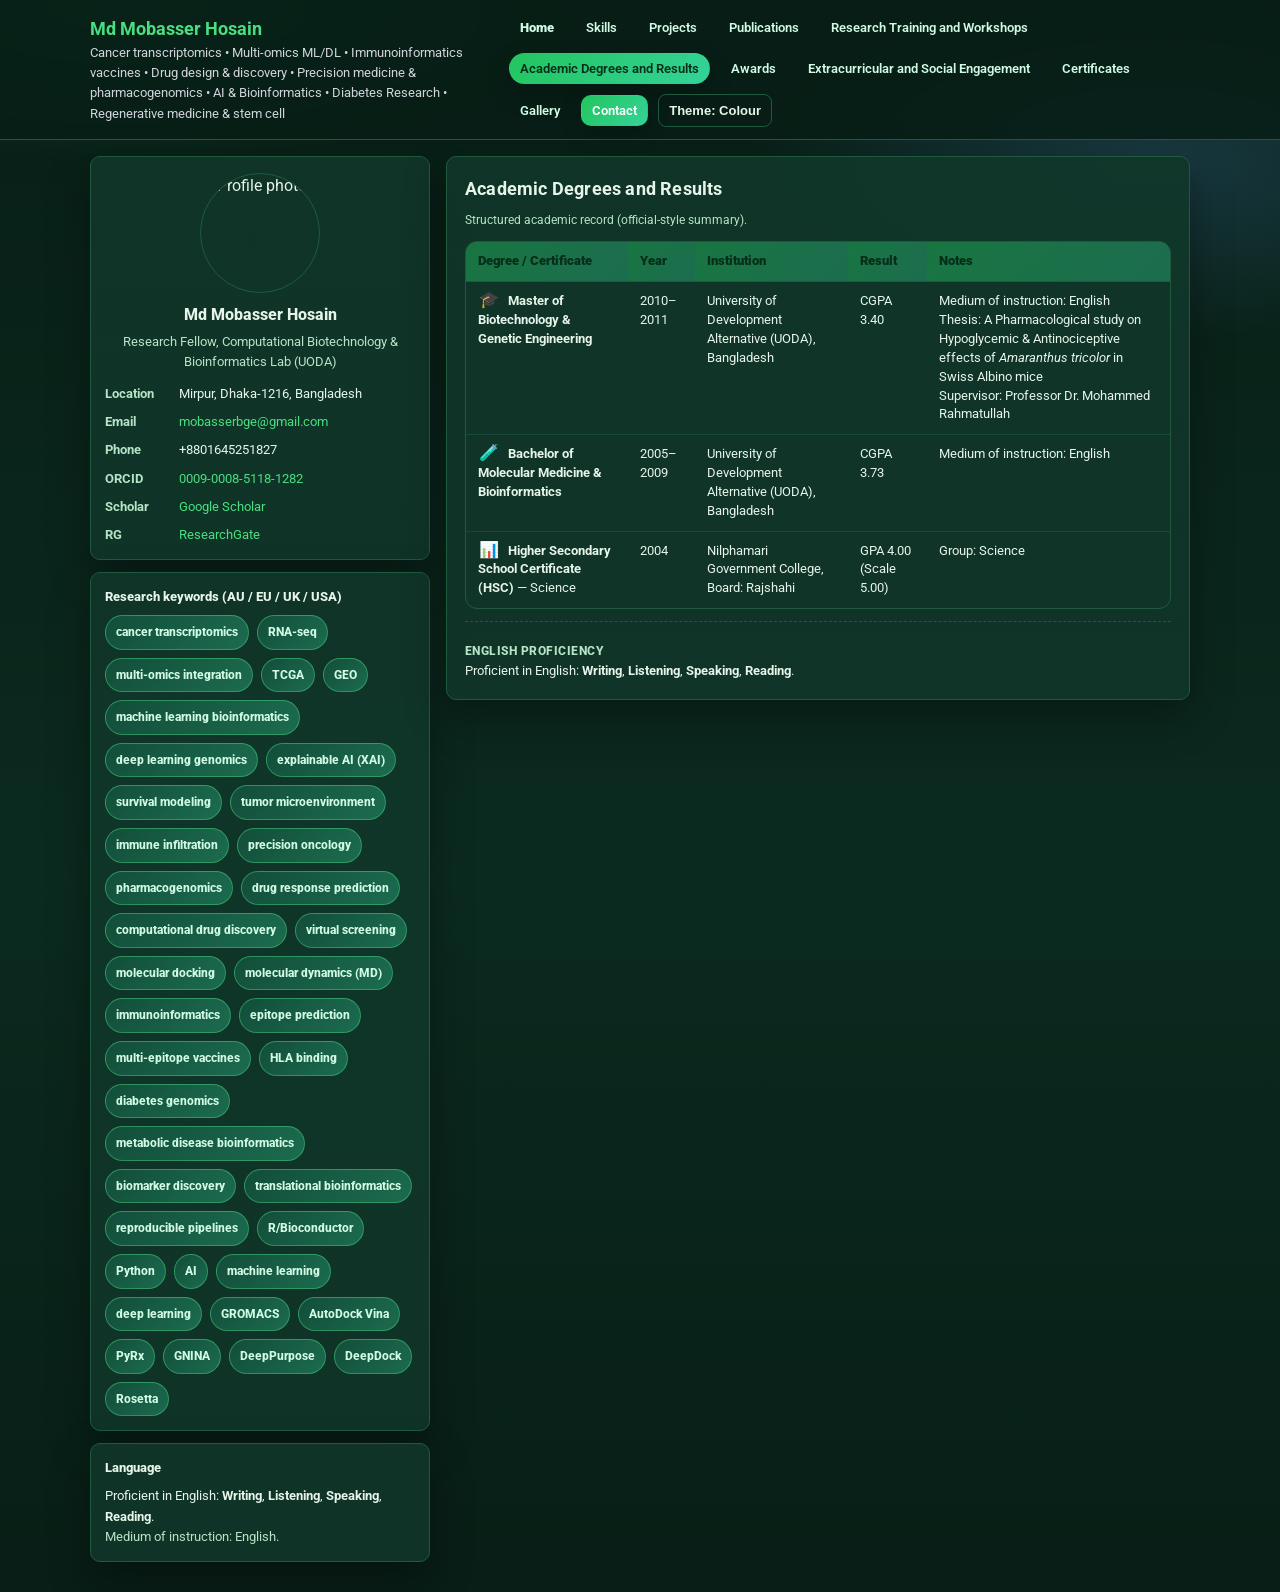
==== academic_results.html @ fb07b355 "Add files via upload" ====
<!doctype html>
<html lang="en">
<head>
  <meta charset="utf-8" />
  <meta name="viewport" content="width=device-width,initial-scale=1" />
  <meta name="description" content="Md Mobasser Hosain — Cancer Transcriptomics • Multi-Omics ML/DL • Immunoinformatics Vaccines • Drug Discovery • Precision Medicine & Pharmacogenomics" />
  <title>Academic Degrees and Results — Md Mobasser Hosain</title>
  <link rel="icon" href="[data-uri]">
  <link rel="preconnect" href="https://fonts.googleapis.com">
  <link rel="preconnect" href="https://fonts.gstatic.com" crossorigin>
  <link href="https://fonts.googleapis.com/css2?family=Roboto:wght@400;500;700&display=swap" rel="stylesheet">
  <link rel="stylesheet" href="styles.css" />
</head>
<body>
  <header class="header">
    <div class="wrap header-inner">
      <div class="title">
        <a href="index.html#top" class="name">Md Mobasser Hosain</a>
        <div class="subtitle">Cancer transcriptomics • Multi-omics ML/DL • Immunoinformatics vaccines • Drug design & discovery • Precision medicine & pharmacogenomics • AI & Bioinformatics • Diabetes Research • Regenerative medicine & stem cell</div>
      </div>
      <nav class="nav">
        <a href="index.html" class="home">Home</a>
        <a href="skills.html">Skills</a>
        <a href="projects.html">Projects</a>
        <a href="publications.html">Publications</a>
        <a href="training.html">Research Training and Workshops</a>
        <a href="academic_results.html">Academic Degrees and Results</a>
        <a href="awards.html">Awards</a>
        <a href="engagement.html">Extracurricular and Social Engagement</a>
        <a href="certificates.html">Certificates</a>
        <a href="gallery.html">Gallery</a>
        <a href="contact.html" class="btn">Contact</a>
        <button class="btn ghost smallbtn" id="themeToggle" type="button">Theme</button>
      </nav>
    </div>
  </header>

  <main class="wrap layout" id="top">
<aside class="sidebar">
      <div class="card profile">
        <img class="avatar" src="assets/avatar.png" alt="Profile photo">
        <div class="pname">Md Mobasser Hosain</div>
        <div class="affil">Research Fellow, Computational Biotechnology & Bioinformatics Lab (UODA)</div>
        <div class="meta">
          <div><span>Location</span>Mirpur, Dhaka-1216, Bangladesh</div>
          <div><span>Email</span><a href="mailto:mobasserbge@gmail.com">mobasserbge@gmail.com</a></div>
          <div><span>Phone</span>+8801645251827</div>
          <div><span>ORCID</span><a href="https://orcid.org/0009-0008-5118-1282" target="_blank" rel="noreferrer">0009-0008-5118-1282</a></div>
          <div><span>Scholar</span><a href="https://scholar.google.com/citations?user=WmthFEQAAAAJ&hl=en&authuser=1" target="_blank" rel="noreferrer">Google Scholar</a></div>
          <div><span>RG</span><a href="https://www.researchgate.net/profile/Md-Mobasser-Hosain" target="_blank" rel="noreferrer">ResearchGate</a></div>
        </div>
        </div>
<div class="card">
        <div class="card-title">Research keywords (AU / EU / UK / USA)</div>
        <div class="chips"><span>cancer transcriptomics</span><span>RNA-seq</span><span>multi-omics integration</span><span>TCGA</span><span>GEO</span><span>machine learning bioinformatics</span><span>deep learning genomics</span><span>explainable AI (XAI)</span><span>survival modeling</span><span>tumor microenvironment</span><span>immune infiltration</span><span>precision oncology</span><span>pharmacogenomics</span><span>drug response prediction</span><span>computational drug discovery</span><span>virtual screening</span><span>molecular docking</span><span>molecular dynamics (MD)</span><span>immunoinformatics</span><span>epitope prediction</span><span>multi-epitope vaccines</span><span>HLA binding</span><span>diabetes genomics</span><span>metabolic disease bioinformatics</span><span>biomarker discovery</span><span>translational bioinformatics</span><span>reproducible pipelines</span><span>R/Bioconductor</span><span>Python</span><span>AI</span><span>machine learning</span><span>deep learning</span><span>GROMACS</span><span>AutoDock Vina</span><span>PyRx</span><span>GNINA</span><span>DeepPurpose</span><span>DeepDock</span><span>Rosetta</span></div>
      </div>

      <div class="card">
        <div class="card-title">Language</div>
        <div class="plain">Proficient in English: <strong>Writing</strong>, <strong>Listening</strong>, <strong>Speaking</strong>, <strong>Reading</strong>.<br><span class="muted">Medium of instruction: English.</span></div>
      </div>
    </aside>
    <section class="content">

      <section class="card" id="academic-results">
        <h1>Academic Degrees and Results</h1>
        <div class="muted small">Structured academic record (official-style summary).</div>

        <div class="tablewrap" style="margin-top:12px">
          <table class="tbl">
            <thead>
              <tr>
                <th>Degree / Certificate</th>
                <th>Year</th>
                <th>Institution</th>
                <th>Result</th>
                <th>Notes</th>
              </tr>
            </thead>
            <tbody><tr>
                <td><span class="ico">🎓</span><strong>Master of Biotechnology &amp; Genetic Engineering</strong></td>
                <td>2010–2011</td>
                <td>University of Development Alternative (UODA), Bangladesh</td>
                <td>CGPA 3.40</td>
                <td>
                  Medium of instruction: English<br>
                  Thesis: A Pharmacological study on Hypoglycemic &amp; Antinociceptive effects of <em>Amaranthus tricolor</em> in Swiss Albino mice<br>
                  Supervisor: Professor Dr. Mohammed Rahmatullah
                </td>
              </tr>
<tr>
                <td><span class="ico">🧪</span><strong>Bachelor of Molecular Medicine &amp; Bioinformatics</strong></td>
                <td>2005–2009</td>
                <td>University of Development Alternative (UODA), Bangladesh</td>
                <td>CGPA 3.73</td>
                <td>Medium of instruction: English</td>
              </tr>
<tr>
                <td><span class="ico">📊</span><strong>Higher Secondary School Certificate (HSC)</strong> — Science</td>
                <td>2004</td>
                <td>Nilphamari Government College, Board: Rajshahi</td>
                <td>GPA 4.00 (Scale 5.00)</td>
                <td>Group: Science</td>
              </tr></tbody>
          </table>
        </div>

        <div class="block">
          <div class="subhead">English proficiency</div>
          <div class="plain">Proficient in English: <strong>Writing</strong>, <strong>Listening</strong>, <strong>Speaking</strong>, <strong>Reading</strong>.</div>
        </div>
      </section>

    </section>
  </main>

  
  <script>
    (function(){
      const KEY = "mh_theme"; // "madae" | "google" | "scholar"
      const btn = document.getElementById("themeToggle");
      const THEMES = ["madae","google","scholar"];

      function apply(t){
        document.body.classList.toggle("theme-madae", t === "madae");
        document.body.classList.toggle("theme-google", t === "google");
        document.body.classList.toggle("theme-scholar", t === "scholar");
        if(btn){
          btn.textContent = (t === "madae") ? "Theme: Colour" : (t === "google") ? "Theme: Google" : "Theme: Scholar";
        }
      }

      let saved = localStorage.getItem(KEY) || "madae";
      if(!THEMES.includes(saved)) saved = "madae";
      apply(saved);

      if(btn){
        btn.addEventListener("click", () => {
          const cur = localStorage.getItem(KEY) || "madae";
          const i = THEMES.indexOf(cur);
          const next = THEMES[(i+1) % THEMES.length];
          localStorage.setItem(KEY, next);
          apply(next);
        });
      }
    })();
  </script>


  <script>
    (function(){
      const links = Array.from(document.querySelectorAll(".nav a")).filter(a => a.getAttribute("href"));
      const curPath = (location.pathname.split("/").pop() || "index.html").toLowerCase();
      const curHash = (location.hash || "").toLowerCase();

      function normalize(href){
        try{
          const u = new URL(href, location.href);
          const path = (u.pathname.split("/").pop() || "index.html").toLowerCase();
          const hash = (u.hash || "").toLowerCase();
          return {path, hash};
        }catch(e){
          return {path: href.toLowerCase(), hash:""};
        }
      }

      function setActive(){
        links.forEach(a => a.classList.remove("active"));
        // 1) exact page match
        let matched = links.filter(a => normalize(a.getAttribute("href")).path === curPath);
        // 2) if on index with hash, prefer link matching hash
        if(curPath === "index.html" && curHash){
          const hashMatch = links.filter(a => {
            const n = normalize(a.getAttribute("href"));
            return n.path === "index.html" && n.hash === curHash;
          });
          if(hashMatch.length) matched = hashMatch;
        }
        // 3) apply
        matched.forEach(a => a.classList.add("active"));
      }

      window.addEventListener("hashchange", setActive);
      setActive();
    })();
  </script>

</body>
</html>
---- styles.css ----
:root{--bg:#f6f7fb;--card:#fff;--text:#1f2328;--muted:#57606a;--border:#d0d7de;--link:#0969da;--chip:#eef2ff;--btn:#1f6feb}
*{box-sizing:border-box}
html{scroll-behavior:smooth}
body{margin:0;font-family:Roboto,system-ui,-apple-system,Segoe UI,Arial,sans-serif;background:var(--bg);color:var(--text);line-height:1.55}
a{color:var(--link);text-decoration:none}a:hover{text-decoration:underline}
.wrap{max-width:1120px;margin:0 auto;padding:0 16px}
.header{position:sticky;top:0;z-index:20;background:rgba(246,247,251,.92);border-bottom:1px solid var(--border);backdrop-filter:blur(8px)}
.header-inner{display:flex;align-items:center;justify-content:space-between;gap:14px;padding:12px 0}
.name{font-weight:700;color:var(--text);font-size:18px}
.subtitle{color:var(--muted);font-size:13px;max-width:860px}
.nav{display:flex;gap:12px;align-items:center;flex-wrap:wrap}
.nav a{color:var(--muted);font-weight:600;font-size:13px}
.btn{display:inline-flex;align-items:center;justify-content:center;padding:9px 12px;border-radius:8px;background:var(--btn);color:#fff !important;font-weight:700;font-size:13px;border:1px solid rgba(31,111,235,.15);text-decoration:none !important}
.btn:hover{filter:brightness(.98)}
.btn.ghost{background:#fff;color:var(--text) !important;border:1px solid var(--border)}
.layout{display:grid;grid-template-columns:340px 1fr;gap:16px;padding:16px 0 30px}
.sidebar,.content{display:flex;flex-direction:column;gap:12px}
.card{background:var(--card);border:1px solid var(--border);border-radius:10px;padding:14px}
.profile .avatar{width:120px;height:120px;border-radius:999px;display:block;margin:2px auto 10px;border:1px solid var(--border)}
.pname{text-align:center;font-weight:800;font-size:16px}
.affil{text-align:center;color:var(--muted);font-size:13px;margin-top:4px}
.meta{margin-top:12px;display:flex;flex-direction:column;gap:8px;font-size:13px}
.meta div{display:flex;gap:10px}
.meta span{min-width:64px;color:var(--muted);font-weight:700}
.sidebar-actions{margin-top:12px;display:flex;gap:8px;flex-wrap:wrap;justify-content:center}
.card-title{font-weight:800;font-size:13px;margin-bottom:8px}
.plain{font-size:13px}
.muted{color:var(--muted)}.small{font-size:12px}
h1{margin:0 0 6px;font-size:18px}h2{margin:0 0 8px;font-size:16px}
.intro p{margin:8px 0}
.chips{display:flex;flex-wrap:wrap;gap:8px}
.chips span{background:var(--chip);border:1px solid rgba(9,105,218,.18);color:#0b4a8b;padding:6px 8px;border-radius:999px;font-size:12px;font-weight:600}
.pubs{margin:10px 0 0;padding-left:18px}
.pub{margin:10px 0}
.ptitle{font-weight:700}
.pauth,.pvenue{color:var(--muted);font-size:13px;margin-top:2px}
.plinks{margin-top:6px;display:flex;gap:8px;flex-wrap:wrap}
.link{display:inline-flex;align-items:center;gap:6px;padding:4px 8px;border-radius:999px;border:1px solid var(--border);font-size:12px;font-weight:700}
.doi{margin-left:6px}
.block{border-top:1px dashed var(--border);padding-top:12px;margin-top:12px}
.row{display:flex;justify-content:space-between;gap:12px;align-items:flex-start}
.role{font-weight:800}
.when{color:var(--muted);font-size:13px;margin-top:2px}
.subhead{margin-top:8px;font-weight:800;color:var(--muted);font-size:12px;text-transform:uppercase;letter-spacing:.04em}
ul{margin:8px 0 0;padding-left:18px}li{margin:6px 0}
.train li{margin:8px 0}
.contact-grid{display:grid;grid-template-columns:1fr 1fr;gap:12px}
.form{display:flex;flex-direction:column;gap:10px}
label{display:flex;flex-direction:column;gap:6px;font-size:13px;font-weight:700;color:var(--muted)}
input,textarea{border:1px solid var(--border);border-radius:8px;padding:10px;font-family:inherit;font-size:13px;outline:none;background:#fff;color:var(--text)}
input:focus,textarea:focus{border-color:rgba(9,105,218,.55);box-shadow:0 0 0 4px rgba(9,105,218,.12)}
.footer{color:var(--muted);font-size:12px;padding-top:6px}
@media (max-width:980px){.layout{grid-template-columns:1fr}.subtitle{display:none}.contact-grid{grid-template-columns:1fr}}


.badges{display:flex;flex-wrap:wrap;gap:8px;margin:8px 0 2px}
.badges span{background:#fff;border:1px solid rgba(9,105,218,.25);color:#0b4a8b;padding:5px 10px;border-radius:999px;font-size:12px;font-weight:800}
.gallery{display:grid;grid-template-columns:repeat(4,1fr);gap:10px;margin-top:10px}
.gitem{margin:0;border:1px solid var(--border);border-radius:10px;overflow:hidden;background:#fff}
.gitem img{width:100%;height:160px;object-fit:cover;display:block}
.gitem figcaption{padding:8px 10px;color:var(--muted);font-size:12px;font-weight:700}
.gitem.placeholder{display:flex;flex-direction:column;justify-content:center;align-items:stretch}
.gitem.placeholder .ph{height:160px;display:flex;align-items:center;justify-content:center;color:var(--muted);font-weight:800;background:linear-gradient(180deg,#ffffff, #f3f6ff)}
.events{margin-top:10px}
@media (max-width:980px){
  .gallery{grid-template-columns:repeat(2,1fr)}
  .gitem img,.gitem.placeholder .ph{height:150px}
}

/* Highlights */
.highlights{display:grid;grid-template-columns:repeat(3,1fr);gap:12px;margin-top:10px}
.hitem{border:1px solid var(--border);border-radius:10px;padding:12px;background:#fff}
.hnum{font-weight:900;font-size:18px;margin-bottom:2px}
.hlab{color:var(--muted);font-weight:800;font-size:12px;text-transform:uppercase;letter-spacing:.05em}
.hdesc{margin-top:6px;color:var(--text);font-size:13px}
@media (max-width:980px){.highlights{grid-template-columns:1fr}}

/* Gallery filters + grid */
.filters{display:flex;flex-wrap:wrap;gap:8px;margin-top:12px}
.fbtn{border:1px solid var(--border);background:#fff;color:var(--muted);padding:7px 10px;border-radius:999px;font-weight:800;font-size:12px;cursor:pointer}
.fbtn.active{border-color:rgba(9,105,218,.45);color:#0b4a8b;box-shadow:0 0 0 4px rgba(9,105,218,.10)}
.gallery-grid{display:grid;grid-template-columns:repeat(3,1fr);gap:12px;margin-top:12px}
.gcard{margin:0;border:1px solid var(--border);border-radius:12px;overflow:hidden;background:#fff}
.gthumb{height:170px;display:block}
.gthumb img{width:100%;height:100%;object-fit:cover;display:block}
.gthumb.placeholder{display:flex;align-items:center;justify-content:center;background:linear-gradient(180deg,#ffffff, #f3f6ff)}
.gthumb.placeholder .ph{color:var(--muted);font-weight:900}
.gcap{font-weight:800;font-size:13px}
.gtags{display:flex;flex-wrap:wrap;gap:6px;margin-top:6px}
.gtags span{font-size:11px;font-weight:800;color:#0b4a8b;background:var(--chip);border:1px solid rgba(9,105,218,.18);padding:3px 8px;border-radius:999px}
.gcard figcaption{padding:10px 12px}
@media (max-width:980px){.gallery-grid{grid-template-columns:1fr}.gthumb{height:160px}}

/* Theme switch: "madae" (more modern/catchy but scientific) */
body.theme-madae{
  --bg:#0b1220;
  --card:#0f172a;
  --text:#e5e7eb;
  --muted:#a5b4fc;
  --border:rgba(148,163,184,.25);
  --link:#93c5fd;
  --chip:rgba(59,130,246,.15);
  --btn:#3b82f6;
}
body.theme-madae .header{background:rgba(11,18,32,.88);border-bottom:1px solid var(--border)}
body.theme-madae .card{box-shadow:0 12px 30px rgba(0,0,0,.25)}
body.theme-madae .btn.ghost{background:rgba(255,255,255,.06);color:var(--text) !important}
body.theme-madae input, body.theme-madae textarea{background:rgba(255,255,255,.04);color:var(--text);border-color:var(--border)}
body.theme-madae .chips span, body.theme-madae .gtags span{color:#c7d2fe;border-color:rgba(147,197,253,.25)}

.quicklinks{margin:8px 0 0;padding-left:18px}
.quicklinks li{margin:8px 0}
.smallbtn{padding:9px 10px}


/* Nav extra links */
.nav .home{font-weight:900;color:var(--text)}
.ghostlink{
  display:inline-flex;align-items:center;justify-content:center;
  padding:9px 10px;border-radius:8px;border:1px solid var(--border);
  color:var(--muted);font-weight:800;font-size:13px;
}
body.theme-madae .ghostlink{background:rgba(255,255,255,.06);color:var(--text)}

/* Improve Highlights readability (dark theme) */
body.theme-madae .highlights .hitem{background:rgba(255,255,255,.04)}
body.theme-madae .highlights .hdesc{color:#e5e7eb}
body.theme-madae .highlights .hlab{color:#c7d2fe}
body.theme-madae .highlights .hnum{color:#ffffff}

/* Gallery filter buttons in dark theme */
body.theme-madae .fbtn{background:rgba(255,255,255,.04);color:#e5e7eb}
body.theme-madae .fbtn.active{color:#ffffff;border-color:rgba(147,197,253,.55)}

/* Mode toggle */
#modeToggle{min-width:110px}

/* Awards tab */

/* Eye-catchy nav on default (madae) theme */
body.theme-madae .nav a{
  padding:8px 10px;
  border-radius:999px;
}
body.theme-madae .nav a:hover{
  background:rgba(255,255,255,.06);
  text-decoration:none;
}
body.theme-madae .nav a.btn{
  border-radius:10px;
}

/* Skills sticky sub-menu */
.sknav{
  position:sticky;
  top:64px;
  z-index:5;
  display:flex;
  gap:8px;
  flex-wrap:wrap;
  padding:10px;
  margin:10px 0 0;
  border:1px solid var(--border);
  border-radius:12px;
  background:rgba(255,255,255,.85);
  backdrop-filter: blur(6px);
}
body.theme-madae .sknav{background:rgba(15,23,42,.70)}
.sknav a{
  padding:6px 10px;
  border-radius:999px;
  border:1px solid var(--border);
  font-weight:900;
  font-size:12px;
  color:var(--muted);
  text-decoration:none;
}
body.theme-madae .sknav a{color:#e5e7eb;background:rgba(255,255,255,.04)}
.skblock{margin-top:14px}
.skblock h2{margin:0 0 8px;font-size:15px}

/* Official table style */
.tablewrap{overflow:auto}
.tbl{width:100%;border-collapse:separate;border-spacing:0;border:1px solid var(--border);border-radius:12px;overflow:hidden;background:var(--card)}
.tbl th,.tbl td{padding:10px 12px;border-bottom:1px solid var(--border);vertical-align:top;font-size:13px}
.tbl th{background:rgba(9,105,218,.06);text-align:left;font-weight:900}
body.theme-madae .tbl th{background:rgba(59,130,246,.12)}
.tbl tr:last-child td{border-bottom:none}

/* Academic row icons */
.ico{display:inline-flex;align-items:center;justify-content:center;margin-right:8px;font-size:16px;line-height:1}

/* Theme: Scholar (light academic) */
body.theme-scholar{
  --bg:#ffffff;
  --card:#ffffff;
  --text:#111827;
  --muted:#4b5563;
  --border:#e5e7eb;
  --link:#0969da;
  --chip:#f3f4f6;
  --btn:#0969da;
}
body.theme-scholar .header{background:#ffffff;border-bottom:1px solid var(--border)}
body.theme-scholar .card{box-shadow:none}
body.theme-scholar .nav a:hover{background:#f3f4f6}

/* Theme: Google Scholar-like */
body.theme-google{
  --bg:#f1f3f4;
  --card:#ffffff;
  --text:#202124;
  --muted:#5f6368;
  --border:#dadce0;
  --link:#1a73e8;
  --chip:#eef3fd;
  --btn:#1a73e8;
  font-family: Roboto, Arial, sans-serif;
}
body.theme-google .header{
  background:#ffffff;
  border-bottom:1px solid var(--border);
}
body.theme-google .title .name{
  font-weight:700;
}
body.theme-google .subtitle{
  color:var(--muted);
}
body.theme-google .card{
  border:1px solid var(--border);
  box-shadow:none;
  border-radius:8px;
}
body.theme-google .nav a{
  color:var(--muted);
  font-weight:700;
}
body.theme-google .nav a.btn{
  background:var(--btn);
  color:#ffffff !important;
}
body.theme-google .nav a:hover{
  background:#f1f3f4;
  text-decoration:none;
}
body.theme-google .chips span{
  background:var(--chip);
  border:1px solid rgba(26,115,232,.18);
  color:#174ea6;
}
body.theme-google .tbl th{
  background:#f8f9fa;
}

/* Nav hover + active (all tabs) */
.nav a{
  border:1px solid transparent;
  transition: background .15s ease, border-color .15s ease, color .15s ease;
}
.nav a:hover{
  background:rgba(255,255,255,.06);
  border-color:var(--border);
  text-decoration:none;
}
.nav a.active{
  background:var(--btn);
  color:#ffffff !important;
  border-color:transparent;
}
body.theme-google .nav a:hover{background:#f1f3f4;border-color:#dadce0}
body.theme-google .nav a.active{background:var(--btn);color:#fff !important}
body.theme-scholar .nav a:hover{background:#f3f4f6;border-color:#e5e7eb}
body.theme-scholar .nav a.active{background:var(--btn);color:#fff !important}

/* Contact section (academic style) */
.contact-list{
  list-style:none;
  padding-left:0;
  margin-top:12px;
}
.contact-list li{
  display:flex;
  align-items:flex-start;
  gap:10px;
  margin:10px 0;
  font-size:14px;
}
.contact-list .ico{
  font-size:18px;
  line-height:1.2;
}

/* Contact profile links */
.contact-links{display:flex;flex-wrap:wrap;gap:10px;margin-top:12px}
.plink{
  display:inline-flex;align-items:center;gap:8px;
  border:1px solid var(--border);
  border-radius:999px;
  padding:8px 12px;
  text-decoration:none;
  font-weight:900;
  font-size:13px;
  color:var(--text);
  background:rgba(255,255,255,.04);
}
body.theme-google .plink{background:#fff}
body.theme-scholar .plink{background:#fff}
.plink:hover{filter:brightness(1.03)}
.svgicon{width:18px;height:18px;color:var(--btn)}
.plink span{line-height:1}

/* Minimal academic contact form */
.contact-form{margin-top:10px}
.contact-form label{display:block;margin-top:10px}
.contact-form label span{display:block;font-size:12px;font-weight:900;color:var(--muted);margin-bottom:6px}
.contact-form input,.contact-form textarea{
  width:100%;
  border:1px solid var(--border);
  border-radius:10px;
  padding:10px 12px;
  font-size:14px;
  background:rgba(255,255,255,.03);
  color:var(--text);
}
body.theme-google .contact-form input, body.theme-google .contact-form textarea{background:#fff}
body.theme-scholar .contact-form input, body.theme-scholar .contact-form textarea{background:#fff}
.contact-form .row{display:grid;grid-template-columns:1fr 1fr;gap:10px}
@media (max-width:720px){.contact-form .row{grid-template-columns:1fr}}

/* Consistent spacing for lists */
.card ul{margin-top:10px;margin-bottom:0}
.card p{margin-top:10px}

.card h1{margin:0 0 8px}


/* Improve overall contrast in colour (dark) theme */
body.theme-madae{background:linear-gradient(180deg,#070b18 0%, #0b1224 55%, #070b18 100%)}
body.theme-madae .card{
  background:rgba(255,255,255,.04);
  border-color:rgba(255,255,255,.10);
}
body.theme-madae .muted{color:#cbd5e1}
body.theme-madae .subtitle{color:#d1d5db}
body.theme-madae a{color:#93c5fd}
body.theme-madae a:hover{color:#bfdbfe}

/* Consistent spacing + alignment */
.wrap{max-width:1100px}
.content .card{padding:18px 18px}
.card h1{letter-spacing:.2px}
.card h2{letter-spacing:.15px}
.plain{line-height:1.55}

/* Nav: consistent height, alignment, wrapping */
.nav{
  gap:10px;
  align-items:center;
}
.nav a,.nav button{
  line-height:1;
}
.nav a.btn{
  box-shadow:0 8px 22px rgba(0,0,0,.18);
}
body.theme-google .nav a.btn, body.theme-scholar .nav a.btn{box-shadow:none}

/* Active/hover tabs: stronger but tasteful */
.nav a.active{
  box-shadow:0 10px 26px rgba(0,0,0,.20);
}
body.theme-google .nav a.active, body.theme-scholar .nav a.active{box-shadow:none}

/* Chips: consistent pill alignment */
.chips{gap:8px}
.chips span{
  padding:7px 10px;
  border-radius:999px;
  font-weight:800;
  border:1px solid rgba(255,255,255,.10);
}
body.theme-scholar .chips span{border-color:#e5e7eb}
body.theme-google .chips span{border-color:#dadce0}

/* Icons: consistent sizing */
.ico{width:22px;min-width:22px;display:inline-flex;justify-content:center}
.svgicon{width:18px;height:18px;flex:0 0 18px}

/* Contact: grid alignment */
.contact-links{margin-top:14px}
.plink{gap:10px}
.contact-list li{align-items:flex-start}
.contact-list li strong{min-width:92px}

/* Tables: improve readability and alignment */
.tbl th,.tbl td{line-height:1.45}
.tbl td{color:var(--text)}
body.theme-madae .tbl{background:rgba(255,255,255,.03)}
body.theme-madae .tbl th{background:rgba(59,130,246,.14)}
body.theme-madae .tbl td{border-bottom-color:rgba(255,255,255,.10)}
.tbl td em{font-style:italic}

/* Gallery cards: cleaner grid feel */
.grid{gap:14px}
.gitem{
  border-radius:14px;
  overflow:hidden;
}
body.theme-madae .gitem{background:rgba(255,255,255,.04)}

/* Form: focus states for accessibility */
.contact-form input:focus,.contact-form textarea:focus{
  outline:none;
  border-color:rgba(59,130,246,.55);
  box-shadow:0 0 0 4px rgba(59,130,246,.18);
}






/* ===== Darker Green Dominant Academic Theme ===== */
body.theme-madae{
  --bg:#0b2a1f;
  --card:#103629;
  --text:#e6f4ea;
  --muted:#b7e4c7;
  --border:#1f5a3f;
  --link:#4ade80;
  --btn:#22c55e;
  --chip:#134e3a;
  --accent1:#34d399; /* teal-green */
  --accent2:#60a5fa; /* soft blue accent */
  --accent3:#a78bfa; /* subtle violet accent */
  background:
    radial-gradient(1200px 400px at 10% 0%, rgba(52,211,153,.20), transparent 40%),
    radial-gradient(900px 400px at 90% 10%, rgba(96,165,250,.18), transparent 45%),
    linear-gradient(180deg,#081e16 0%, #0b2a1f 55%, #081e16 100%);
}

/* Text & links */
body.theme-madae{color:var(--text)}
body.theme-madae .muted{color:var(--muted)}
body.theme-madae a{color:var(--link)}
body.theme-madae a:hover{color:#86efac}

/* Header & nav */
body.theme-madae .header{
  background:rgba(8,30,22,.85);
  backdrop-filter:blur(8px);
  border-bottom:1px solid var(--border);
}
body.theme-madae .nav a{
  color:#d1fae5;
}
body.theme-madae .nav a:hover{
  background:rgba(34,197,94,.22);
}
body.theme-madae .nav a.active{
  background:linear-gradient(135deg,var(--btn),var(--accent1));
  color:#052e1b !important;
}

/* Cards */
body.theme-madae .card{
  background:linear-gradient(180deg, rgba(16,54,41,.92), rgba(16,54,41,.88));
  border:1px solid var(--border);
  box-shadow:0 16px 40px rgba(0,0,0,.35);
}

/* Chips */
body.theme-madae .chips span{
  background:linear-gradient(135deg,var(--chip),rgba(52,211,153,.35));
  border:1px solid rgba(74,222,128,.45);
  color:#d1fae5;
}

/* Highlight cards */
body.theme-madae .highlight .card{
  border-color:rgba(74,222,128,.55);
}

/* Tables */
body.theme-madae .tbl{
  background:rgba(16,54,41,.75);
}
body.theme-madae .tbl th{
  background:linear-gradient(135deg, rgba(34,197,94,.45), rgba(52,211,153,.35));
  color:#052e1b;
}
body.theme-madae .tbl td{
  color:#e6f4ea;
  border-bottom-color:rgba(31,90,63,.6);
}

/* Buttons */
body.theme-madae .btn{
  background:linear-gradient(135deg,var(--btn),var(--accent1));
  color:#052e1b;
}
body.theme-madae .btn.ghost{
  background:transparent;
  border:1px solid var(--border);
  color:#d1fae5;
}

/* Forms */
body.theme-madae .contact-form input,
body.theme-madae .contact-form textarea{
  background:rgba(8,30,22,.85);
  color:#e6f4ea;
  border:1px solid var(--border);
}
body.theme-madae .contact-form input::placeholder,
body.theme-madae .contact-form textarea::placeholder{
  color:#9dd7b8;
}
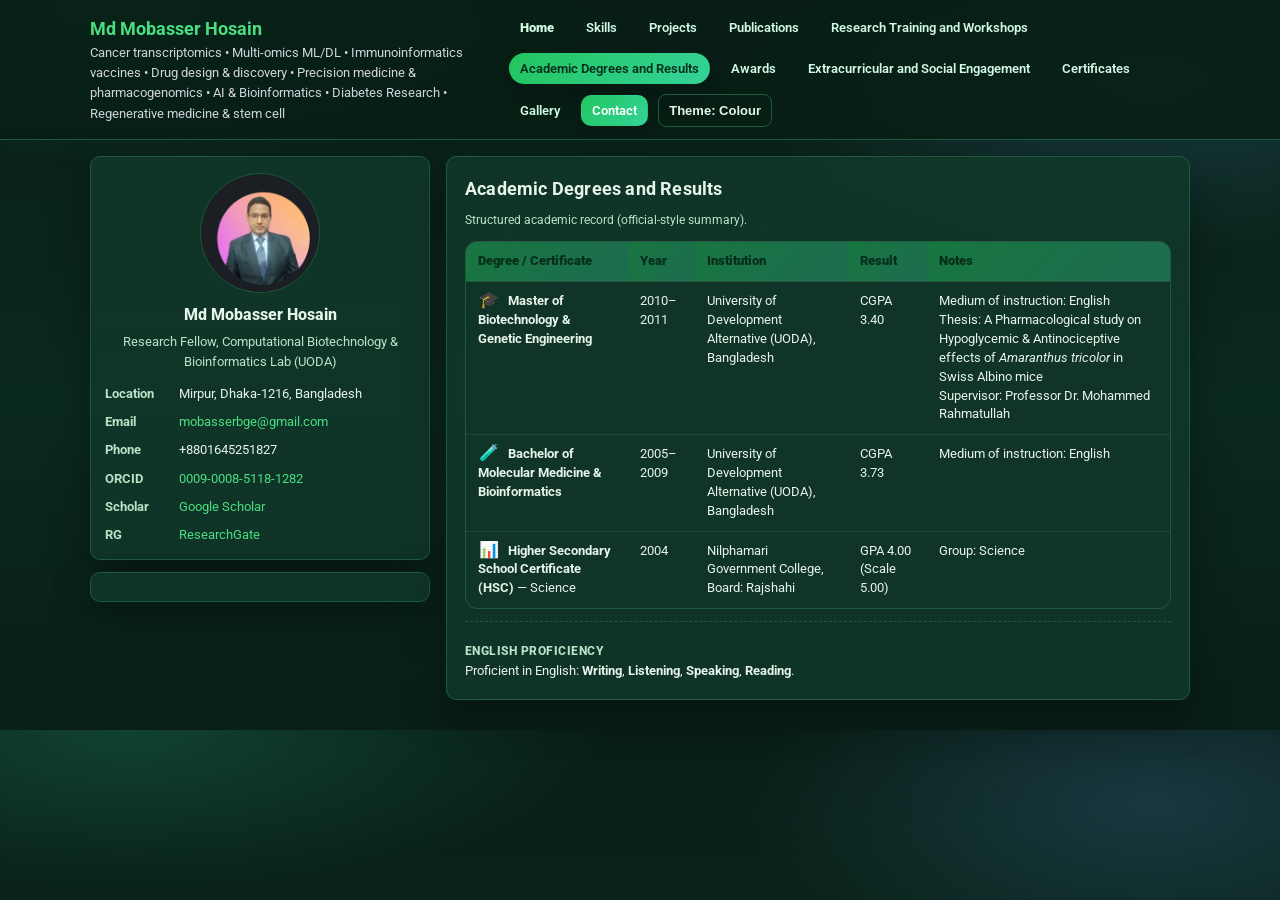
==== commit 1c876361: "Update academic_results.html" ====
--- a/academic_results.html
+++ b/academic_results.html
@@ -51,13 +51,6 @@
         </div>
         </div>
 <div class="card">
-        <div class="card-title">Research keywords (AU / EU / UK / USA)</div>
-        <div class="chips"><span>cancer transcriptomics</span><span>RNA-seq</span><span>multi-omics integration</span><span>TCGA</span><span>GEO</span><span>machine learning bioinformatics</span><span>deep learning genomics</span><span>explainable AI (XAI)</span><span>survival modeling</span><span>tumor microenvironment</span><span>immune infiltration</span><span>precision oncology</span><span>pharmacogenomics</span><span>drug response prediction</span><span>computational drug discovery</span><span>virtual screening</span><span>molecular docking</span><span>molecular dynamics (MD)</span><span>immunoinformatics</span><span>epitope prediction</span><span>multi-epitope vaccines</span><span>HLA binding</span><span>diabetes genomics</span><span>metabolic disease bioinformatics</span><span>biomarker discovery</span><span>translational bioinformatics</span><span>reproducible pipelines</span><span>R/Bioconductor</span><span>Python</span><span>AI</span><span>machine learning</span><span>deep learning</span><span>GROMACS</span><span>AutoDock Vina</span><span>PyRx</span><span>GNINA</span><span>DeepPurpose</span><span>DeepDock</span><span>Rosetta</span></div>
-      </div>
-
-      <div class="card">
-        <div class="card-title">Language</div>
-        <div class="plain">Proficient in English: <strong>Writing</strong>, <strong>Listening</strong>, <strong>Speaking</strong>, <strong>Reading</strong>.<br><span class="muted">Medium of instruction: English.</span></div>
       </div>
     </aside>
     <section class="content">
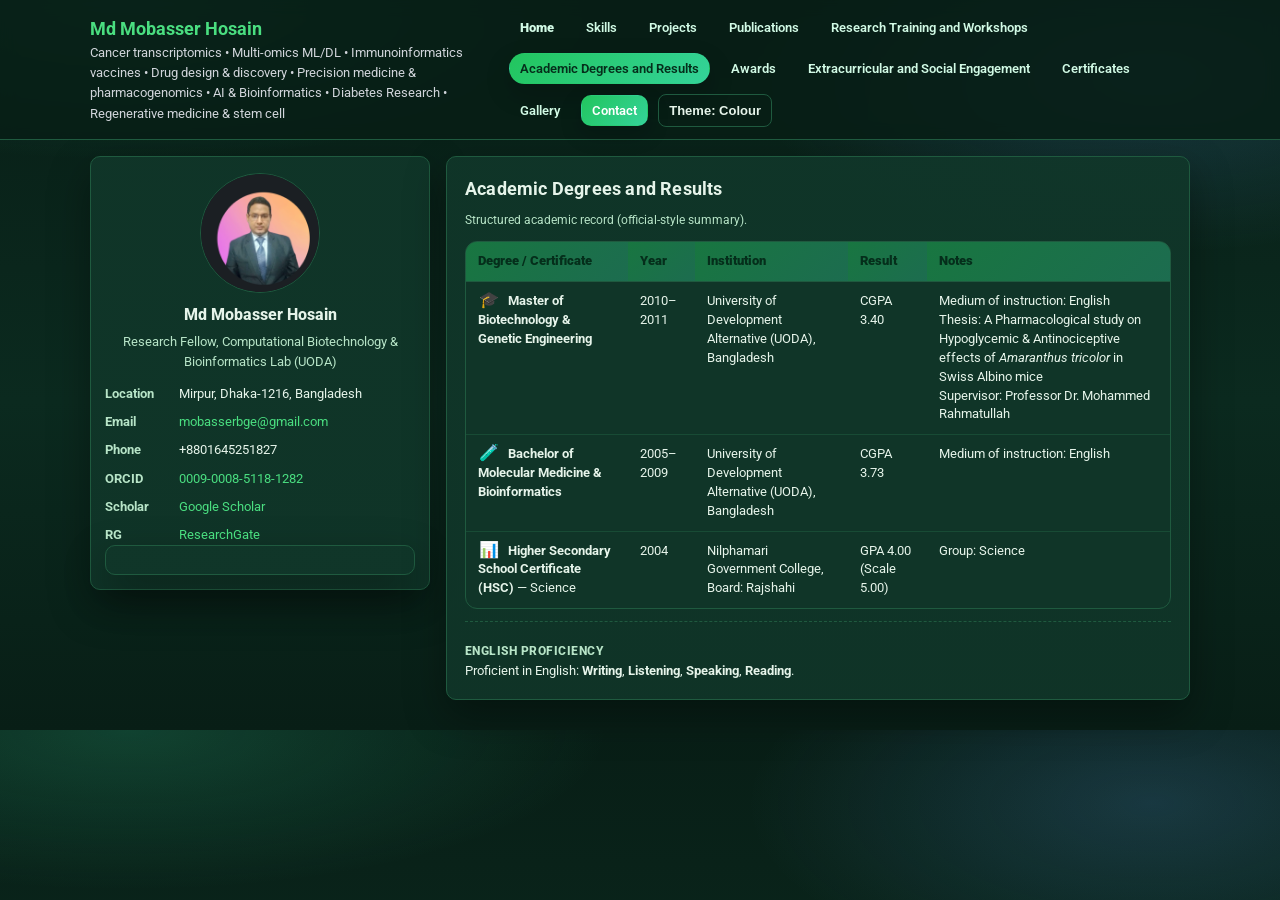
==== commit 2fc4c4d8: "Update academic_results.html" ====
--- a/academic_results.html
+++ b/academic_results.html
@@ -48,7 +48,6 @@
           <div><span>ORCID</span><a href="https://orcid.org/0009-0008-5118-1282" target="_blank" rel="noreferrer">0009-0008-5118-1282</a></div>
           <div><span>Scholar</span><a href="https://scholar.google.com/citations?user=WmthFEQAAAAJ&hl=en&authuser=1" target="_blank" rel="noreferrer">Google Scholar</a></div>
           <div><span>RG</span><a href="https://www.researchgate.net/profile/Md-Mobasser-Hosain" target="_blank" rel="noreferrer">ResearchGate</a></div>
-        </div>
         </div>
 <div class="card">
       </div>
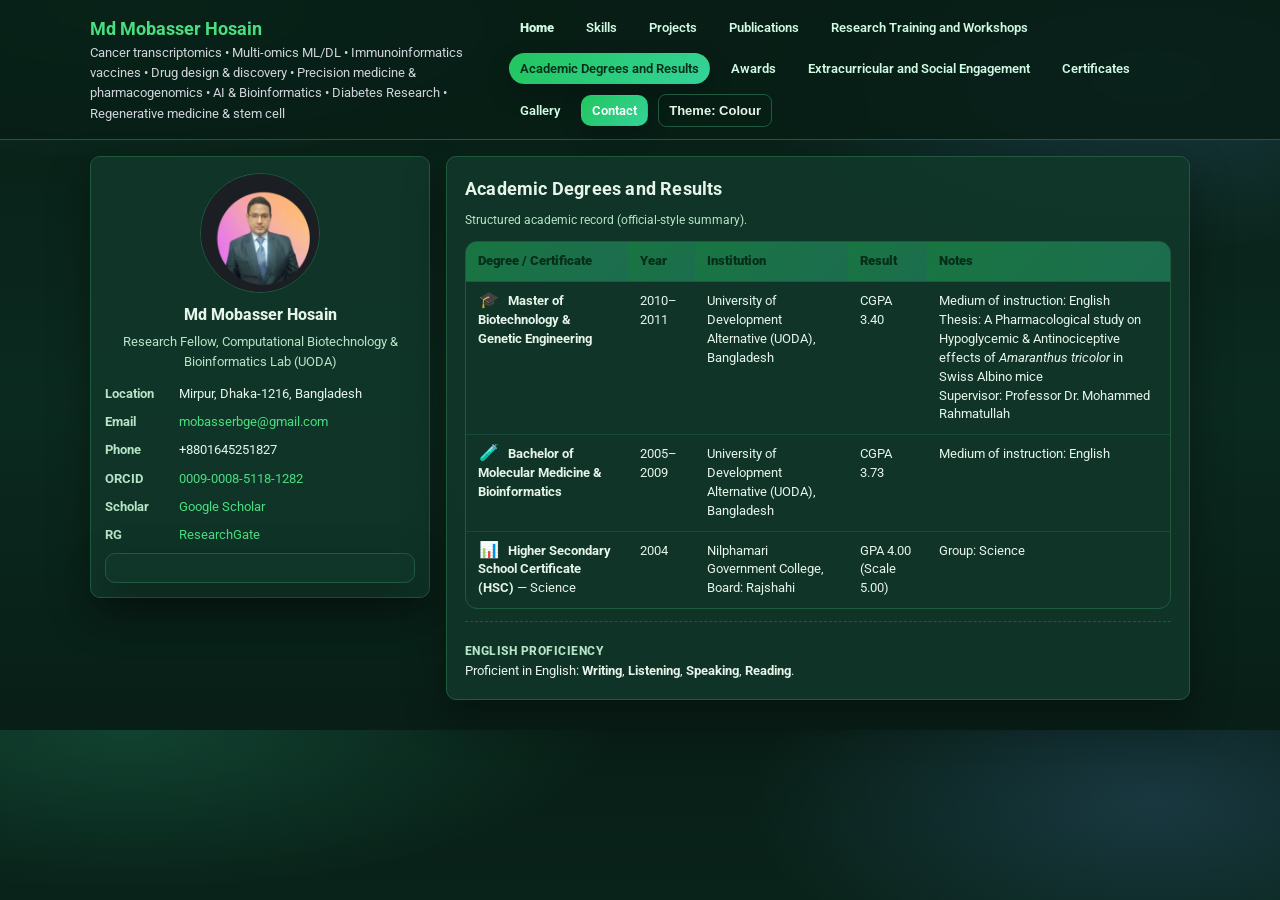
==== commit f85e3ba6: "Update academic_results.html" ====
--- a/academic_results.html
+++ b/academic_results.html
@@ -48,7 +48,6 @@
           <div><span>ORCID</span><a href="https://orcid.org/0009-0008-5118-1282" target="_blank" rel="noreferrer">0009-0008-5118-1282</a></div>
           <div><span>Scholar</span><a href="https://scholar.google.com/citations?user=WmthFEQAAAAJ&hl=en&authuser=1" target="_blank" rel="noreferrer">Google Scholar</a></div>
           <div><span>RG</span><a href="https://www.researchgate.net/profile/Md-Mobasser-Hosain" target="_blank" rel="noreferrer">ResearchGate</a></div>
-        </div>
 <div class="card">
       </div>
     </aside>
